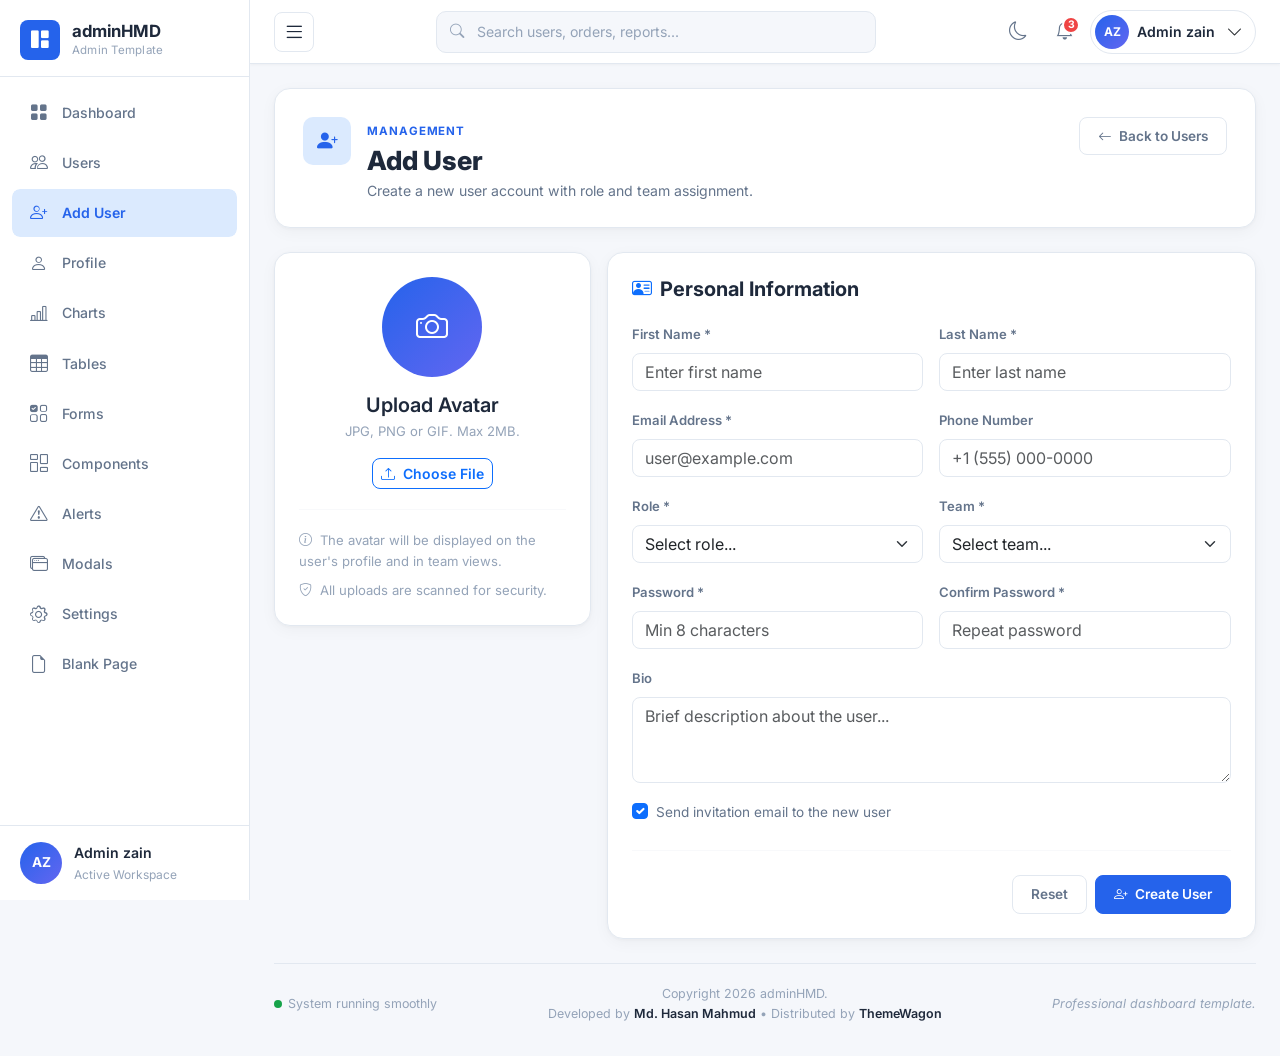
==== add-user.html @ 9f24a629 "first commit" ====
<!DOCTYPE html>
<html lang="en" data-bs-theme="light">
<head>
  <meta charset="UTF-8" />
  <meta name="viewport" content="width=device-width, initial-scale=1.0" />
  <meta name="description" content="adminHMD — Add a new user to the platform." />
  <title>adminHMD — Add User</title>
  <link href="https://cdn.jsdelivr.net/npm/bootstrap@5.3.3/dist/css/bootstrap.min.css" rel="stylesheet" />
  <link href="https://cdn.jsdelivr.net/npm/bootstrap-icons@1.11.3/font/bootstrap-icons.min.css" rel="stylesheet" />
  <link href="https://fonts.googleapis.com/css2?family=Inter:wght@300;400;500;600;700;800&display=swap" rel="stylesheet" />
  <link href="css/style.css" rel="stylesheet" />
</head>
<body>

  <!-- SIDEBAR -->
  <aside id="sidebar" class="sidebar">
    <div class="sidebar-logo">
      <div class="sidebar-logo-icon"><i class="bi bi-grid-1x2-fill"></i></div>
      <div class="sidebar-logo-text">
        <span class="sidebar-brand">adminHMD</span>
        <span class="sidebar-subtitle">Admin Template</span>
      </div>
    </div>
    <nav class="sidebar-nav">
      <ul class="sidebar-menu">
        <li class="sidebar-item"><a href="index.html" class="sidebar-link"><i class="bi bi-grid-fill"></i><span>Dashboard</span></a></li>
        <li class="sidebar-item"><a href="users.html" class="sidebar-link"><i class="bi bi-people"></i><span>Users</span></a></li>
        <li class="sidebar-item active"><a href="add-user.html" class="sidebar-link"><i class="bi bi-person-plus"></i><span>Add User</span></a></li>
        <li class="sidebar-item"><a href="profile.html" class="sidebar-link"><i class="bi bi-person"></i><span>Profile</span></a></li>
        <li class="sidebar-item"><a href="charts.html" class="sidebar-link"><i class="bi bi-bar-chart-line"></i><span>Charts</span></a></li>
        <li class="sidebar-item"><a href="tables.html" class="sidebar-link"><i class="bi bi-table"></i><span>Tables</span></a></li>
        <li class="sidebar-item"><a href="forms.html" class="sidebar-link"><i class="bi bi-ui-checks-grid"></i><span>Forms</span></a></li>
        <li class="sidebar-item"><a href="components.html" class="sidebar-link"><i class="bi bi-columns-gap"></i><span>Components</span></a></li>
        <li class="sidebar-item"><a href="alerts.html" class="sidebar-link"><i class="bi bi-exclamation-triangle"></i><span>Alerts</span></a></li>
        <li class="sidebar-item"><a href="modals.html" class="sidebar-link"><i class="bi bi-window-stack"></i><span>Modals</span></a></li>
        <li class="sidebar-item"><a href="settings.html" class="sidebar-link"><i class="bi bi-gear"></i><span>Settings</span></a></li>
        <li class="sidebar-item"><a href="blank.html" class="sidebar-link"><i class="bi bi-file-earmark"></i><span>Blank Page</span></a></li>
      </ul>
    </nav>
    <div class="sidebar-user-card">
      <div class="sidebar-user-avatar">AZ</div>
      <div class="sidebar-user-info">
        <span class="sidebar-user-name">Admin zain</span>
        <span class="sidebar-user-role">Active Workspace</span>
      </div>
    </div>
  </aside>
  <div id="sidebarOverlay" class="sidebar-overlay"></div>

  <div id="mainContent" class="main-content">
    <!-- NAVBAR -->
    <header class="top-navbar">
      <div class="navbar-left">
        <button class="btn sidebar-toggle-btn" id="sidebarToggle" aria-label="Toggle sidebar"><i class="bi bi-list"></i></button>
      </div>
      <div class="navbar-center">
        <div class="search-wrapper">
          <i class="bi bi-search search-icon"></i>
          <input type="text" class="search-input" placeholder="Search users, orders, reports..." aria-label="Search" />
        </div>
      </div>
      <div class="navbar-right">
        <button class="btn navbar-icon-btn" id="darkModeToggle" aria-label="Toggle dark mode"><i class="bi bi-moon"></i></button>
        <div class="dropdown">
          <button class="btn navbar-icon-btn position-relative" data-bs-toggle="dropdown" aria-label="Notifications">
            <i class="bi bi-bell"></i><span class="notification-badge">3</span>
          </button>
          <ul class="dropdown-menu dropdown-menu-end notif-dropdown">
            <li><h6 class="dropdown-header">Notifications</h6></li>
          </ul>
        </div>
        <div class="dropdown">
          <button class="btn profile-dropdown-btn" data-bs-toggle="dropdown">
            <div class="profile-avatar-sm">AZ</div>
            <span class="profile-name d-none d-md-inline">Admin zain</span>
            <i class="bi bi-chevron-down ms-1 d-none d-md-inline"></i>
          </button>
          <ul class="dropdown-menu dropdown-menu-end profile-dropdown">
            <li><a class="dropdown-item" href="profile.html"><i class="bi bi-person me-2"></i>Profile</a></li>
            <li><a class="dropdown-item" href="settings.html"><i class="bi bi-gear me-2"></i>Settings</a></li>
            <li><hr class="dropdown-divider" /></li>
            <li><a class="dropdown-item text-danger" href="#"><i class="bi bi-box-arrow-right me-2"></i>Logout</a></li>
          </ul>
        </div>
      </div>
    </header>

    <!-- PAGE CONTENT -->
    <main class="page-content">

      <!-- Page Header -->
      <section class="dashboard-header">
        <div class="dashboard-header-card">
          <div class="d-flex align-items-start justify-content-between flex-wrap gap-3">
            <div class="d-flex align-items-start gap-3">
              <div class="dashboard-header-icon"><i class="bi bi-person-plus-fill"></i></div>
              <div>
                <span class="dashboard-overline">MANAGEMENT</span>
                <h1 class="dashboard-title">Add User</h1>
                <p class="dashboard-subtitle">Create a new user account with role and team assignment.</p>
              </div>
            </div>
            <a href="users.html" class="btn btn-outline-secondary btn-dashboard-action"><i class="bi bi-arrow-left me-1"></i> Back to Users</a>
          </div>
        </div>
      </section>

      <!-- Add User Form -->
      <section>
        <div class="row g-3">
          <!-- Avatar Upload -->
          <div class="col-lg-4">
            <div class="dashboard-card text-center">
              <div class="mb-3">
                <div class="sidebar-user-avatar mx-auto" style="width:100px; height:100px; font-size:2rem;">
                  <i class="bi bi-camera" style="font-size:2rem;"></i>
                </div>
              </div>
              <h5 style="font-weight:600; color:var(--text-primary); margin-bottom:4px;">Upload Avatar</h5>
              <p style="font-size:0.82rem; color:var(--text-muted); margin-bottom:16px;">JPG, PNG or GIF. Max 2MB.</p>
              <button class="btn btn-outline-primary btn-sm" style="border-radius:var(--radius-xs); font-family:var(--font-family); font-weight:600;">
                <i class="bi bi-upload me-1"></i> Choose File
              </button>
              <hr style="border-color:var(--border-color); margin:20px 0;" />
              <div class="text-start" style="font-size:0.82rem; color:var(--text-muted);">
                <p class="mb-2"><i class="bi bi-info-circle me-1"></i> The avatar will be displayed on the user's profile and in team views.</p>
                <p class="mb-0"><i class="bi bi-shield-check me-1"></i> All uploads are scanned for security.</p>
              </div>
            </div>
          </div>
          <!-- Form Fields -->
          <div class="col-lg-8">
            <div class="dashboard-card">
              <h5 style="font-weight:700; color:var(--text-primary); margin-bottom:20px;"><i class="bi bi-person-vcard me-2 text-primary"></i>Personal Information</h5>
              <form>
                <div class="row g-3">
                  <div class="col-md-6">
                    <label class="form-label" style="font-weight:600; font-size:0.82rem; color:var(--text-secondary);">First Name *</label>
                    <input type="text" class="form-control" placeholder="Enter first name" style="border-radius:var(--radius-xs); border-color:var(--border-color); font-family:var(--font-family);" />
                  </div>
                  <div class="col-md-6">
                    <label class="form-label" style="font-weight:600; font-size:0.82rem; color:var(--text-secondary);">Last Name *</label>
                    <input type="text" class="form-control" placeholder="Enter last name" style="border-radius:var(--radius-xs); border-color:var(--border-color); font-family:var(--font-family);" />
                  </div>
                  <div class="col-md-6">
                    <label class="form-label" style="font-weight:600; font-size:0.82rem; color:var(--text-secondary);">Email Address *</label>
                    <input type="email" class="form-control" placeholder="user@example.com" style="border-radius:var(--radius-xs); border-color:var(--border-color); font-family:var(--font-family);" />
                  </div>
                  <div class="col-md-6">
                    <label class="form-label" style="font-weight:600; font-size:0.82rem; color:var(--text-secondary);">Phone Number</label>
                    <input type="tel" class="form-control" placeholder="+1 (555) 000-0000" style="border-radius:var(--radius-xs); border-color:var(--border-color); font-family:var(--font-family);" />
                  </div>
                  <div class="col-md-6">
                    <label class="form-label" style="font-weight:600; font-size:0.82rem; color:var(--text-secondary);">Role *</label>
                    <select class="form-select" style="border-radius:var(--radius-xs); border-color:var(--border-color); font-family:var(--font-family);">
                      <option selected disabled>Select role...</option>
                      <option>Admin</option>
                      <option>Manager</option>
                      <option>Editor</option>
                      <option>Viewer</option>
                      <option>Analyst</option>
                      <option>Designer</option>
                      <option>Developer</option>
                      <option>Support</option>
                    </select>
                  </div>
                  <div class="col-md-6">
                    <label class="form-label" style="font-weight:600; font-size:0.82rem; color:var(--text-secondary);">Team *</label>
                    <select class="form-select" style="border-radius:var(--radius-xs); border-color:var(--border-color); font-family:var(--font-family);">
                      <option selected disabled>Select team...</option>
                      <option>Operations</option>
                      <option>Sales</option>
                      <option>Content</option>
                      <option>Finance</option>
                      <option>Data</option>
                      <option>Creative</option>
                      <option>Engineering</option>
                      <option>Customer Success</option>
                    </select>
                  </div>
                  <div class="col-md-6">
                    <label class="form-label" style="font-weight:600; font-size:0.82rem; color:var(--text-secondary);">Password *</label>
                    <input type="password" class="form-control" placeholder="Min 8 characters" style="border-radius:var(--radius-xs); border-color:var(--border-color); font-family:var(--font-family);" />
                  </div>
                  <div class="col-md-6">
                    <label class="form-label" style="font-weight:600; font-size:0.82rem; color:var(--text-secondary);">Confirm Password *</label>
                    <input type="password" class="form-control" placeholder="Repeat password" style="border-radius:var(--radius-xs); border-color:var(--border-color); font-family:var(--font-family);" />
                  </div>
                  <div class="col-12">
                    <label class="form-label" style="font-weight:600; font-size:0.82rem; color:var(--text-secondary);">Bio</label>
                    <textarea class="form-control" rows="3" placeholder="Brief description about the user..." style="border-radius:var(--radius-xs); border-color:var(--border-color); font-family:var(--font-family);"></textarea>
                  </div>
                  <div class="col-12">
                    <div class="form-check">
                      <input class="form-check-input" type="checkbox" id="sendInvite" checked />
                      <label class="form-check-label" for="sendInvite" style="font-size:0.85rem; color:var(--text-secondary);">Send invitation email to the new user</label>
                    </div>
                  </div>
                </div>
                <hr style="border-color:var(--border-color); margin:24px 0;" />
                <div class="d-flex justify-content-end gap-2">
                  <button type="reset" class="btn btn-outline-secondary btn-dashboard-action">Reset</button>
                  <button type="submit" class="btn btn-primary btn-dashboard-action"><i class="bi bi-person-plus me-1"></i> Create User</button>
                </div>
              </form>
            </div>
          </div>
        </div>
      </section>

      <!-- Footer -->
      <footer class="dashboard-footer">
        <div class="footer-left"><span class="footer-status"><span class="status-dot-green"></span> System running smoothly</span></div>
        <div class="footer-center"><p>Copyright 2026 adminHMD.</p><p>Developed by <a href="#">Md. Hasan Mahmud</a> &bull; Distributed by <a href="#">ThemeWagon</a></p></div>
        <div class="footer-right"><span>Professional dashboard template.</span></div>
      </footer>
    </main>
  </div>

  <script src="https://cdn.jsdelivr.net/npm/bootstrap@5.3.3/dist/js/bootstrap.bundle.min.js"></script>
  <script src="js/store.js"></script>
  <script src="js/main.js"></script>
</body>
</html>
---- css/style.css ----
/* ============================================================
   adminHMD Dashboard — CSS
   A pixel-perfect recreation of the reference design.
   Uses CSS custom properties for theming and dark mode.
   ============================================================ */

/* ===========================
   CSS VARIABLES / TOKENS
   =========================== */
:root {
  /* Primary palette */
  --primary: #2563EB;
  --primary-hover: #1d4ed8;
  --primary-light: #dbeafe;
  --primary-bg: #eff6ff;

  /* Stat card accent colors */
  --blue: #2563EB;
  --green: #16a34a;
  --orange: #f59e0b;
  --red: #ef4444;
  --blue-light: #eff6ff;
  --green-light: #f0fdf4;
  --orange-light: #fffbeb;
  --red-light: #fef2f2;
  --blue-border: #93c5fd;
  --green-border: #86efac;
  --orange-border: #fde68a;
  --red-border: #fca5a5;

  /* Backgrounds */
  --bg-body: #F5F7FB;
  --bg-card: #ffffff;
  --bg-sidebar: #ffffff;
  --bg-navbar: #ffffff;

  /* Text */
  --text-primary: #1e293b;
  --text-secondary: #64748b;
  --text-muted: #94a3b8;
  --text-white: #ffffff;

  /* Borders & Shadows */
  --border-color: #e2e8f0;
  --shadow-sm: 0 1px 3px rgba(0, 0, 0, 0.04);
  --shadow-md: 0 4px 12px rgba(0, 0, 0, 0.06);
  --shadow-lg: 0 10px 30px rgba(0, 0, 0, 0.08);
  --shadow-card: 0 1px 4px rgba(0,0,0,0.04), 0 4px 16px rgba(0,0,0,0.04);

  /* Sizing */
  --sidebar-width: 250px;
  --navbar-height: 64px;
  --radius: 16px;
  --radius-sm: 10px;
  --radius-xs: 8px;

  /* Transitions */
  --transition: 0.3s ease;

  /* Font */
  --font-family: 'Inter', -apple-system, BlinkMacSystemFont, 'Segoe UI', Roboto, sans-serif;
}

/* ===========================
   DARK MODE OVERRIDES
   =========================== */
[data-bs-theme="dark"] {
  --bg-body: #0f172a;
  --bg-card: #1e293b;
  --bg-sidebar: #1e293b;
  --bg-navbar: #1e293b;
  --text-primary: #f1f5f9;
  --text-secondary: #94a3b8;
  --text-muted: #64748b;
  --border-color: #334155;
  --shadow-card: 0 1px 4px rgba(0,0,0,0.2), 0 4px 16px rgba(0,0,0,0.15);
  --shadow-md: 0 4px 12px rgba(0,0,0,0.25);
  --blue-light: #1e3a5f;
  --green-light: #14532d;
  --orange-light: #451a03;
  --red-light: #450a0a;
  --primary-light: #1e3a5f;
}

/* ===========================
   BASE / RESET
   =========================== */
*, *::before, *::after {
  margin: 0;
  padding: 0;
  box-sizing: border-box;
}

html {
  scroll-behavior: smooth;
}

body {
  font-family: var(--font-family);
  background-color: var(--bg-body);
  color: var(--text-primary);
  line-height: 1.6;
  overflow-x: hidden;
  min-height: 100vh;
}

a {
  text-decoration: none;
  color: inherit;
}

ul {
  list-style: none;
  padding: 0;
  margin: 0;
}

/* ===========================
   SIDEBAR
   =========================== */
.sidebar {
  position: fixed;
  top: 0;
  left: 0;
  width: var(--sidebar-width);
  height: 100vh;
  background: var(--bg-sidebar);
  border-right: 1px solid var(--border-color);
  display: flex;
  flex-direction: column;
  z-index: 1040;
  transition: transform var(--transition), width var(--transition);
  overflow: hidden;
}

/* Sidebar Logo */
.sidebar-logo {
  display: flex;
  align-items: center;
  gap: 12px;
  padding: 20px 20px 16px;
  border-bottom: 1px solid var(--border-color);
  flex-shrink: 0;
}

.sidebar-logo-icon {
  width: 40px;
  height: 40px;
  border-radius: var(--radius-xs);
  background: var(--primary);
  display: flex;
  align-items: center;
  justify-content: center;
  color: #fff;
  font-size: 1.1rem;
  flex-shrink: 0;
}

.sidebar-logo-text {
  display: flex;
  flex-direction: column;
}

.sidebar-brand {
  font-weight: 700;
  font-size: 1.05rem;
  color: var(--text-primary);
  line-height: 1.2;
}

.sidebar-subtitle {
  font-size: 0.72rem;
  color: var(--text-muted);
  letter-spacing: 0.02em;
}

/* Sidebar Navigation */
.sidebar-nav {
  flex: 1;
  overflow-y: auto;
  padding: 12px 12px;
}

.sidebar-nav::-webkit-scrollbar {
  width: 4px;
}
.sidebar-nav::-webkit-scrollbar-track {
  background: transparent;
}
.sidebar-nav::-webkit-scrollbar-thumb {
  background: var(--border-color);
  border-radius: 4px;
}

.sidebar-menu {
  display: flex;
  flex-direction: column;
  gap: 2px;
}

.sidebar-item {
  border-radius: var(--radius-xs);
  overflow: hidden;
}

.sidebar-link {
  display: flex;
  align-items: center;
  gap: 12px;
  padding: 10px 16px;
  font-size: 0.88rem;
  font-weight: 500;
  color: var(--text-secondary);
  border-radius: var(--radius-xs);
  transition: all var(--transition);
  white-space: nowrap;
}

.sidebar-link i {
  font-size: 1.1rem;
  width: 22px;
  text-align: center;
  flex-shrink: 0;
}

.sidebar-link:hover {
  background: var(--primary-light);
  color: var(--primary);
}

.sidebar-item.active .sidebar-link {
  background: var(--primary-light);
  color: var(--primary);
  font-weight: 600;
}

/* Sidebar User Card */
.sidebar-user-card {
  display: flex;
  align-items: center;
  gap: 12px;
  padding: 16px 20px;
  border-top: 1px solid var(--border-color);
  flex-shrink: 0;
  margin-top: auto;
}

.sidebar-user-avatar {
  width: 42px;
  height: 42px;
  border-radius: 50%;
  background: linear-gradient(135deg, var(--primary), #6366f1);
  color: #fff;
  display: flex;
  align-items: center;
  justify-content: center;
  font-weight: 700;
  font-size: 0.85rem;
  flex-shrink: 0;
}

.sidebar-user-info {
  display: flex;
  flex-direction: column;
  overflow: hidden;
}

.sidebar-user-name {
  font-weight: 600;
  font-size: 0.88rem;
  color: var(--text-primary);
  white-space: nowrap;
  overflow: hidden;
  text-overflow: ellipsis;
}

.sidebar-user-role {
  font-size: 0.75rem;
  color: var(--text-muted);
}

/* Sidebar Overlay (mobile) */
.sidebar-overlay {
  display: none;
  position: fixed;
  inset: 0;
  background: rgba(0, 0, 0, 0.4);
  z-index: 1035;
  backdrop-filter: blur(2px);
}

/* ===========================
   MAIN CONTENT
   =========================== */
.main-content {
  margin-left: var(--sidebar-width);
  min-height: 100vh;
  transition: margin-left var(--transition);
  display: flex;
  flex-direction: column;
}

/* ===========================
   TOP NAVBAR
   =========================== */
.top-navbar {
  position: sticky;
  top: 0;
  z-index: 1020;
  height: var(--navbar-height);
  background: var(--bg-navbar);
  border-bottom: 1px solid var(--border-color);
  display: flex;
  align-items: center;
  justify-content: space-between;
  padding: 0 24px;
  gap: 16px;
  box-shadow: var(--shadow-sm);
}

.navbar-left {
  display: flex;
  align-items: center;
}

.sidebar-toggle-btn {
  width: 40px;
  height: 40px;
  display: flex;
  align-items: center;
  justify-content: center;
  font-size: 1.4rem;
  color: var(--text-primary);
  border: 1px solid var(--border-color);
  border-radius: var(--radius-xs);
  background: transparent;
  transition: all var(--transition);
}

.sidebar-toggle-btn:hover {
  background: var(--primary-light);
  color: var(--primary);
  border-color: var(--primary);
}

.navbar-center {
  flex: 1;
  max-width: 440px;
}

.search-wrapper {
  position: relative;
}

.search-icon {
  position: absolute;
  left: 14px;
  top: 50%;
  transform: translateY(-50%);
  color: var(--text-muted);
  font-size: 0.9rem;
}

.search-input {
  width: 100%;
  height: 42px;
  padding: 0 16px 0 40px;
  border: 1px solid var(--border-color);
  border-radius: var(--radius-sm);
  background: var(--bg-body);
  color: var(--text-primary);
  font-size: 0.88rem;
  transition: all var(--transition);
  outline: none;
  font-family: var(--font-family);
}

.search-input::placeholder {
  color: var(--text-muted);
}

.search-input:focus {
  border-color: var(--primary);
  box-shadow: 0 0 0 3px rgba(37, 99, 235, 0.1);
}

.navbar-right {
  display: flex;
  align-items: center;
  gap: 6px;
}

.navbar-icon-btn {
  width: 40px;
  height: 40px;
  display: flex;
  align-items: center;
  justify-content: center;
  font-size: 1.15rem;
  color: var(--text-secondary);
  border: none;
  border-radius: 50%;
  background: transparent;
  transition: all var(--transition);
  position: relative;
}

.navbar-icon-btn:hover {
  background: var(--primary-light);
  color: var(--primary);
}

.notification-badge {
  position: absolute;
  top: 4px;
  right: 4px;
  width: 18px;
  height: 18px;
  border-radius: 50%;
  background: var(--red);
  color: #fff;
  font-size: 0.65rem;
  font-weight: 700;
  display: flex;
  align-items: center;
  justify-content: center;
  border: 2px solid var(--bg-navbar);
}

/* Profile Dropdown Button */
.profile-dropdown-btn {
  display: flex;
  align-items: center;
  gap: 8px;
  padding: 4px 12px 4px 4px;
  border: 1px solid var(--border-color);
  border-radius: 50px;
  background: transparent;
  transition: all var(--transition);
  font-family: var(--font-family);
}

.profile-dropdown-btn:hover {
  border-color: var(--primary);
  background: var(--primary-light);
}

.profile-avatar-sm {
  width: 34px;
  height: 34px;
  border-radius: 50%;
  background: linear-gradient(135deg, var(--primary), #6366f1);
  color: #fff;
  display: flex;
  align-items: center;
  justify-content: center;
  font-weight: 700;
  font-size: 0.75rem;
  flex-shrink: 0;
}

.profile-name {
  font-weight: 600;
  font-size: 0.88rem;
  color: var(--text-primary);
}

/* Dropdown Menus */
.notif-dropdown,
.profile-dropdown {
  border: 1px solid var(--border-color);
  border-radius: var(--radius-sm);
  box-shadow: var(--shadow-lg);
  padding: 6px;
  min-width: 240px;
  background: var(--bg-card);
  animation: dropdownFadeIn 0.2s ease;
}

.notif-dropdown .dropdown-item,
.profile-dropdown .dropdown-item {
  border-radius: var(--radius-xs);
  padding: 8px 12px;
  font-size: 0.85rem;
  transition: background var(--transition);
}

.notif-dropdown .dropdown-item:hover,
.profile-dropdown .dropdown-item:hover {
  background: var(--primary-light);
}

@keyframes dropdownFadeIn {
  from { opacity: 0; transform: translateY(-8px); }
  to { opacity: 1; transform: translateY(0); }
}

/* ===========================
   PAGE CONTENT
   =========================== */
.page-content {
  flex: 1;
  padding: 24px;
  display: flex;
  flex-direction: column;
  gap: 24px;
}

/* ===========================
   DASHBOARD HEADER
   =========================== */
.dashboard-header-card {
  background: var(--bg-card);
  border-radius: var(--radius);
  padding: 28px 28px 24px;
  box-shadow: var(--shadow-card);
  border: 1px solid var(--border-color);
}

.dashboard-header-icon {
  width: 48px;
  height: 48px;
  border-radius: var(--radius-sm);
  background: var(--primary-light);
  color: var(--primary);
  display: flex;
  align-items: center;
  justify-content: center;
  font-size: 1.3rem;
  flex-shrink: 0;
}

.dashboard-overline {
  font-size: 0.72rem;
  font-weight: 700;
  letter-spacing: 0.08em;
  color: var(--primary);
  text-transform: uppercase;
}

.dashboard-title {
  font-size: 1.65rem;
  font-weight: 800;
  color: var(--text-primary);
  margin: 2px 0 4px;
  line-height: 1.2;
}

.dashboard-subtitle {
  font-size: 0.88rem;
  color: var(--text-secondary);
  margin: 0;
}

.btn-dashboard-action {
  font-size: 0.85rem;
  font-weight: 600;
  border-radius: var(--radius-xs);
  padding: 8px 18px;
  transition: all var(--transition);
  font-family: var(--font-family);
}

.btn-dashboard-action.btn-primary {
  background: var(--primary);
  border-color: var(--primary);
}

.btn-dashboard-action.btn-primary:hover {
  background: var(--primary-hover);
  border-color: var(--primary-hover);
  transform: translateY(-1px);
  box-shadow: 0 4px 12px rgba(37, 99, 235, 0.3);
}

.btn-dashboard-action.btn-outline-secondary {
  border-color: var(--border-color);
  color: var(--text-secondary);
}

.btn-dashboard-action.btn-outline-secondary:hover {
  background: var(--bg-body);
  color: var(--text-primary);
  border-color: var(--text-muted);
}

/* ===========================
   STAT CARDS
   =========================== */
.stat-card {
  background: var(--bg-card);
  border-radius: var(--radius);
  padding: 22px 24px;
  box-shadow: var(--shadow-card);
  border: 1px solid var(--border-color);
  transition: all var(--transition);
  position: relative;
  overflow: hidden;
}

.stat-card::before {
  content: '';
  position: absolute;
  top: 0;
  left: 0;
  width: 100%;
  height: 3px;
}

.stat-card-blue::before  { background: var(--blue); }
.stat-card-green::before { background: var(--green); }
.stat-card-orange::before { background: var(--orange); }
.stat-card-red::before   { background: var(--red); }

.stat-card:hover {
  transform: translateY(-4px);
  box-shadow: var(--shadow-lg);
}

.stat-card-header {
  display: flex;
  align-items: center;
  justify-content: space-between;
  margin-bottom: 10px;
}

.stat-card-label {
  font-size: 0.72rem;
  font-weight: 700;
  letter-spacing: 0.06em;
  color: var(--text-muted);
  text-transform: uppercase;
}

.stat-card-icon {
  width: 38px;
  height: 38px;
  border-radius: var(--radius-xs);
  display: flex;
  align-items: center;
  justify-content: center;
  font-size: 1rem;
}

.stat-icon-blue   { background: var(--blue-light);   color: var(--blue); }
.stat-icon-green  { background: var(--green-light);  color: var(--green); }
.stat-icon-orange { background: var(--orange-light); color: var(--orange); }
.stat-icon-red    { background: var(--red-light);    color: var(--red); }

.stat-card-value {
  font-size: 1.85rem;
  font-weight: 800;
  color: var(--text-primary);
  line-height: 1.2;
  margin-bottom: 6px;
}

.stat-card-footer {
  display: flex;
  align-items: center;
  gap: 6px;
  font-size: 0.8rem;
}

.stat-change {
  font-weight: 600;
}

.stat-change-green { color: var(--green); }
.stat-change-red   { color: var(--red); }

.stat-period {
  color: var(--text-muted);
}

/* ===========================
   DASHBOARD CARD (shared)
   =========================== */
.dashboard-card {
  background: var(--bg-card);
  border-radius: var(--radius);
  padding: 24px;
  box-shadow: var(--shadow-card);
  border: 1px solid var(--border-color);
  transition: box-shadow var(--transition);
}

.dashboard-card:hover {
  box-shadow: var(--shadow-md);
}

.card-header-row {
  display: flex;
  align-items: flex-start;
  justify-content: space-between;
  margin-bottom: 20px;
  gap: 12px;
  flex-wrap: wrap;
}

.card-title-main {
  font-size: 1.05rem;
  font-weight: 700;
  color: var(--text-primary);
  margin: 0;
  line-height: 1.3;
}

.card-subtitle-main {
  font-size: 0.8rem;
  color: var(--text-muted);
  margin: 2px 0 0;
}

.btn-view-details {
  font-size: 0.8rem;
  font-weight: 600;
  border-radius: var(--radius-xs);
  padding: 6px 16px;
  border-color: var(--border-color);
  color: var(--text-secondary);
  transition: all var(--transition);
  font-family: var(--font-family);
  white-space: nowrap;
  flex-shrink: 0;
}

.btn-view-details:hover {
  background: var(--bg-body);
  border-color: var(--text-muted);
  color: var(--text-primary);
}

/* ===========================
   CHART
   =========================== */
.chart-container {
  position: relative;
  width: 100%;
  height: 300px;
}

/* ===========================
   TEAM ACTIVITY
   =========================== */
.activity-list {
  display: flex;
  flex-direction: column;
}

.activity-item {
  display: flex;
  align-items: flex-start;
  gap: 14px;
  padding: 14px 0;
}

.activity-dot {
  width: 12px;
  height: 12px;
  border-radius: 50%;
  flex-shrink: 0;
  margin-top: 4px;
}

.activity-dot-blue   { background: var(--blue); }
.activity-dot-green  { background: var(--green); }
.activity-dot-yellow { background: var(--orange); }

.activity-content {
  flex: 1;
}

.activity-title {
  font-size: 0.88rem;
  font-weight: 600;
  color: var(--text-primary);
  margin: 0 0 3px;
}

.activity-desc {
  font-size: 0.8rem;
  color: var(--text-muted);
  margin: 0;
}

.activity-divider {
  margin: 0;
  border-color: var(--border-color);
  opacity: 0.5;
}

/* ===========================
   USERS TABLE
   =========================== */
.users-table {
  margin: 0;
  color: var(--text-primary);
}

.users-table thead th {
  font-size: 0.72rem;
  font-weight: 700;
  letter-spacing: 0.06em;
  color: var(--text-muted);
  text-transform: uppercase;
  border-bottom: 1px solid var(--border-color);
  padding: 12px 16px;
  background: transparent;
  white-space: nowrap;
}

.users-table tbody td {
  padding: 14px 16px;
  vertical-align: middle;
  border-bottom: 1px solid var(--border-color);
  font-size: 0.88rem;
  color: var(--text-secondary);
  white-space: nowrap;
}

.users-table tbody tr:last-child td {
  border-bottom: none;
}

.users-table tbody tr {
  transition: background var(--transition);
}

.users-table tbody tr:hover {
  background: var(--primary-light);
}

.user-cell {
  display: flex;
  align-items: center;
  gap: 12px;
}

.user-avatar {
  width: 38px;
  height: 38px;
  border-radius: 50%;
  display: flex;
  align-items: center;
  justify-content: center;
  font-weight: 700;
  font-size: 0.75rem;
  color: #fff;
  flex-shrink: 0;
}

.user-avatar-1 { background: linear-gradient(135deg, #6366f1, #8b5cf6); }
.user-avatar-2 { background: linear-gradient(135deg, #2563eb, #3b82f6); }
.user-avatar-3 { background: linear-gradient(135deg, #059669, #10b981); }
.user-avatar-4 { background: linear-gradient(135deg, #d97706, #f59e0b); }
.user-avatar-5 { background: linear-gradient(135deg, #64748b, #94a3b8); }

.user-name {
  display: block;
  font-weight: 600;
  color: var(--text-primary);
  font-size: 0.88rem;
  line-height: 1.3;
}

.user-email {
  display: block;
  font-size: 0.78rem;
  color: var(--text-muted);
}

/* Status Badges */
.badge-status {
  display: inline-block;
  padding: 4px 12px;
  border-radius: 50px;
  font-size: 0.72rem;
  font-weight: 600;
  letter-spacing: 0.02em;
}

.badge-active {
  background: #dcfce7;
  color: #15803d;
}

.badge-pending {
  background: #fef9c3;
  color: #a16207;
}

.badge-suspended {
  background: #e2e8f0;
  color: #475569;
}

[data-bs-theme="dark"] .badge-active {
  background: #14532d;
  color: #86efac;
}
[data-bs-theme="dark"] .badge-pending {
  background: #451a03;
  color: #fde68a;
}
[data-bs-theme="dark"] .badge-suspended {
  background: #334155;
  color: #94a3b8;
}

/* View Action Link */
.btn-view-action {
  font-size: 0.82rem;
  font-weight: 600;
  color: var(--primary);
  transition: all var(--transition);
}

.btn-view-action:hover {
  color: var(--primary-hover);
  text-decoration: underline;
}

/* ===========================
   FOOTER
   =========================== */
.dashboard-footer {
  display: flex;
  align-items: center;
  justify-content: space-between;
  flex-wrap: wrap;
  gap: 12px;
  padding: 20px 0 8px;
  border-top: 1px solid var(--border-color);
  font-size: 0.78rem;
  color: var(--text-muted);
}

.footer-left {
  display: flex;
  align-items: center;
}

.footer-status {
  display: flex;
  align-items: center;
  gap: 6px;
}

.status-dot-green {
  width: 8px;
  height: 8px;
  border-radius: 50%;
  background: var(--green);
  display: inline-block;
  animation: pulse-dot 2s infinite;
}

@keyframes pulse-dot {
  0%, 100% { opacity: 1; }
  50% { opacity: 0.5; }
}

.footer-center p {
  margin: 0;
  text-align: center;
}

.footer-center a {
  font-weight: 600;
  color: var(--text-primary);
  transition: color var(--transition);
}

.footer-center a:hover {
  color: var(--primary);
}

.footer-right {
  text-align: right;
  font-style: italic;
}

/* ===========================
   RESPONSIVE — TABLET
   =========================== */
@media (max-width: 991.98px) {
  .sidebar {
    transform: translateX(-100%);
  }

  .sidebar.show {
    transform: translateX(0);
  }

  .sidebar-overlay.show {
    display: block;
  }

  .main-content {
    margin-left: 0;
  }

  .chart-container {
    height: 250px;
  }
}

/* ===========================
   RESPONSIVE — MOBILE
   =========================== */
@media (max-width: 767.98px) {
  .page-content {
    padding: 16px;
    gap: 16px;
  }

  .top-navbar {
    padding: 0 16px;
  }

  .dashboard-header-card {
    padding: 20px;
  }

  .dashboard-title {
    font-size: 1.3rem;
  }

  .stat-card-value {
    font-size: 1.5rem;
  }

  .navbar-center {
    display: none;
  }

  .dashboard-footer {
    flex-direction: column;
    text-align: center;
  }

  .footer-right {
    text-align: center;
  }
}

@media (max-width: 575.98px) {
  .dashboard-header-card {
    padding: 16px;
  }

  .dashboard-card {
    padding: 18px;
  }

  .stat-card {
    padding: 18px;
  }

  .profile-name {
    display: none !important;
  }

  .profile-dropdown-btn .bi-chevron-down {
    display: none !important;
  }
}

/* ===========================
   SIDEBAR COLLAPSED (Desktop)
   =========================== */
@media (min-width: 992px) {
  .sidebar.collapsed {
    width: 72px;
  }

  .sidebar.collapsed .sidebar-logo-text,
  .sidebar.collapsed .sidebar-link span,
  .sidebar.collapsed .sidebar-user-info {
    display: none;
  }

  .sidebar.collapsed .sidebar-logo {
    justify-content: center;
    padding: 20px 12px 16px;
  }

  .sidebar.collapsed .sidebar-link {
    justify-content: center;
    padding: 10px;
  }

  .sidebar.collapsed .sidebar-link i {
    font-size: 1.25rem;
  }

  .sidebar.collapsed .sidebar-user-card {
    justify-content: center;
    padding: 16px 12px;
  }

  .sidebar.collapsed + .sidebar-overlay + .main-content,
  .sidebar.collapsed ~ .main-content {
    margin-left: 72px;
  }
}

/* ===========================
   UTILITIES / ANIMATIONS
   =========================== */
.fade-in {
  animation: fadeInUp 0.5s ease forwards;
  opacity: 0;
}

@keyframes fadeInUp {
  from {
    opacity: 0;
    transform: translateY(16px);
  }
  to {
    opacity: 1;
    transform: translateY(0);
  }
}

/* Stagger animation delays for stat cards */
.stats-section .col-xl-3:nth-child(1) .stat-card { animation-delay: 0.05s; }
.stats-section .col-xl-3:nth-child(2) .stat-card { animation-delay: 0.1s; }
.stats-section .col-xl-3:nth-child(3) .stat-card { animation-delay: 0.15s; }
.stats-section .col-xl-3:nth-child(4) .stat-card { animation-delay: 0.2s; }

/* Chart canvas reset */
canvas {
  max-width: 100%;
}
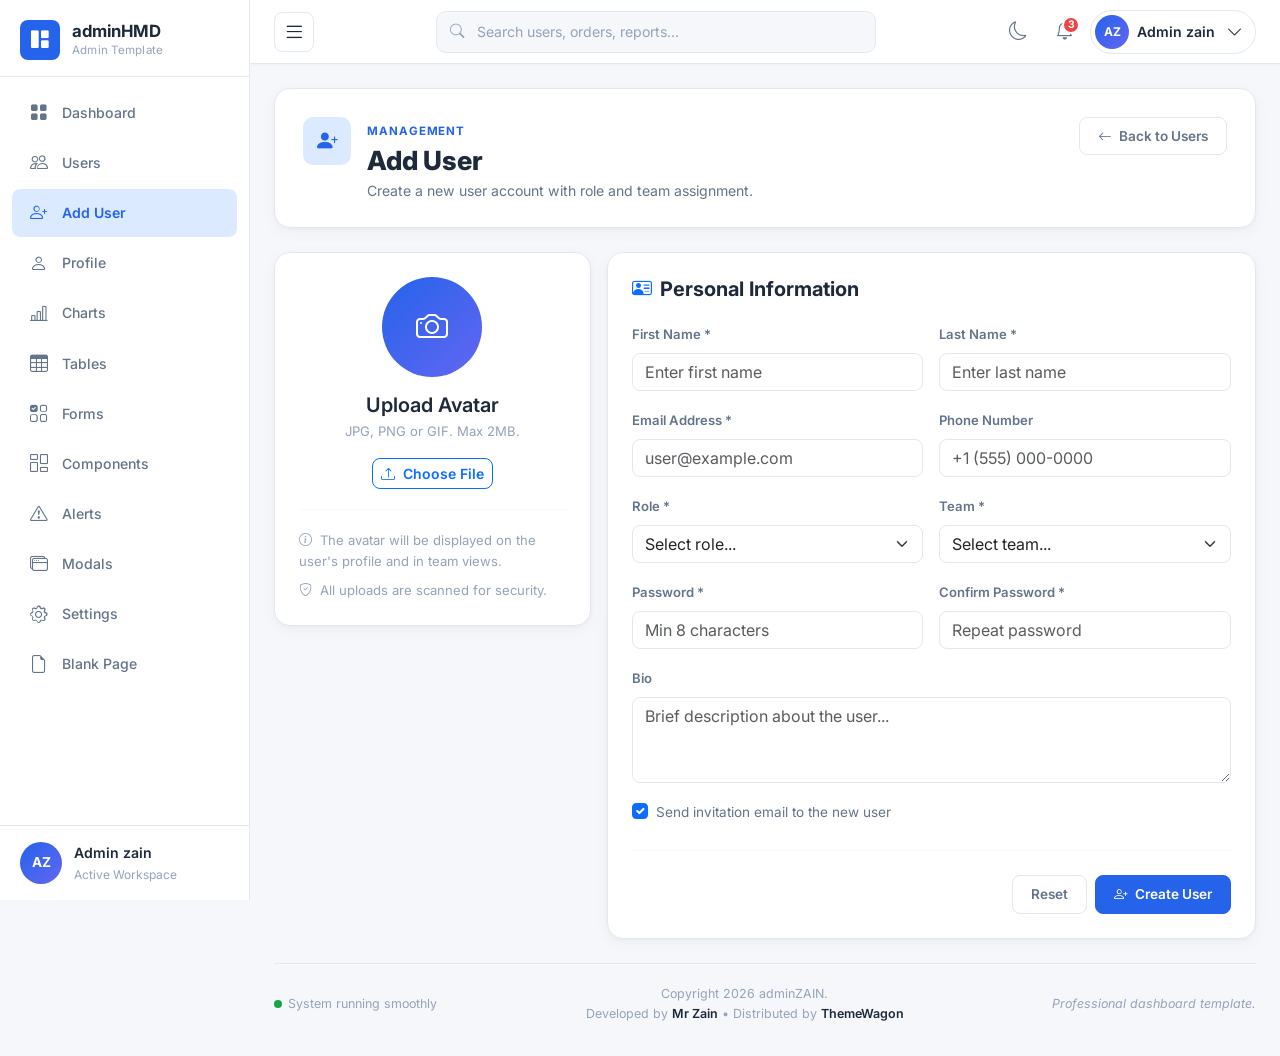
==== commit ba324b2c: "first commit" ====
--- a/add-user.html
+++ b/add-user.html
@@ -1,5 +1,6 @@
 <!DOCTYPE html>
 <html lang="en" data-bs-theme="light">
+
 <head>
   <meta charset="UTF-8" />
   <meta name="viewport" content="width=device-width, initial-scale=1.0" />
@@ -7,9 +8,11 @@
   <title>adminHMD — Add User</title>
   <link href="https://cdn.jsdelivr.net/npm/bootstrap@5.3.3/dist/css/bootstrap.min.css" rel="stylesheet" />
   <link href="https://cdn.jsdelivr.net/npm/bootstrap-icons@1.11.3/font/bootstrap-icons.min.css" rel="stylesheet" />
-  <link href="https://fonts.googleapis.com/css2?family=Inter:wght@300;400;500;600;700;800&display=swap" rel="stylesheet" />
+  <link href="https://fonts.googleapis.com/css2?family=Inter:wght@300;400;500;600;700;800&display=swap"
+    rel="stylesheet" />
   <link href="css/style.css" rel="stylesheet" />
 </head>
+
 <body>
 
   <!-- SIDEBAR -->
@@ -23,18 +26,30 @@
     </div>
     <nav class="sidebar-nav">
       <ul class="sidebar-menu">
-        <li class="sidebar-item"><a href="index.html" class="sidebar-link"><i class="bi bi-grid-fill"></i><span>Dashboard</span></a></li>
-        <li class="sidebar-item"><a href="users.html" class="sidebar-link"><i class="bi bi-people"></i><span>Users</span></a></li>
-        <li class="sidebar-item active"><a href="add-user.html" class="sidebar-link"><i class="bi bi-person-plus"></i><span>Add User</span></a></li>
-        <li class="sidebar-item"><a href="profile.html" class="sidebar-link"><i class="bi bi-person"></i><span>Profile</span></a></li>
-        <li class="sidebar-item"><a href="charts.html" class="sidebar-link"><i class="bi bi-bar-chart-line"></i><span>Charts</span></a></li>
-        <li class="sidebar-item"><a href="tables.html" class="sidebar-link"><i class="bi bi-table"></i><span>Tables</span></a></li>
-        <li class="sidebar-item"><a href="forms.html" class="sidebar-link"><i class="bi bi-ui-checks-grid"></i><span>Forms</span></a></li>
-        <li class="sidebar-item"><a href="components.html" class="sidebar-link"><i class="bi bi-columns-gap"></i><span>Components</span></a></li>
-        <li class="sidebar-item"><a href="alerts.html" class="sidebar-link"><i class="bi bi-exclamation-triangle"></i><span>Alerts</span></a></li>
-        <li class="sidebar-item"><a href="modals.html" class="sidebar-link"><i class="bi bi-window-stack"></i><span>Modals</span></a></li>
-        <li class="sidebar-item"><a href="settings.html" class="sidebar-link"><i class="bi bi-gear"></i><span>Settings</span></a></li>
-        <li class="sidebar-item"><a href="blank.html" class="sidebar-link"><i class="bi bi-file-earmark"></i><span>Blank Page</span></a></li>
+        <li class="sidebar-item"><a href="index.html" class="sidebar-link"><i
+              class="bi bi-grid-fill"></i><span>Dashboard</span></a></li>
+        <li class="sidebar-item"><a href="users.html" class="sidebar-link"><i
+              class="bi bi-people"></i><span>Users</span></a></li>
+        <li class="sidebar-item active"><a href="add-user.html" class="sidebar-link"><i
+              class="bi bi-person-plus"></i><span>Add User</span></a></li>
+        <li class="sidebar-item"><a href="profile.html" class="sidebar-link"><i
+              class="bi bi-person"></i><span>Profile</span></a></li>
+        <li class="sidebar-item"><a href="charts.html" class="sidebar-link"><i
+              class="bi bi-bar-chart-line"></i><span>Charts</span></a></li>
+        <li class="sidebar-item"><a href="tables.html" class="sidebar-link"><i
+              class="bi bi-table"></i><span>Tables</span></a></li>
+        <li class="sidebar-item"><a href="forms.html" class="sidebar-link"><i
+              class="bi bi-ui-checks-grid"></i><span>Forms</span></a></li>
+        <li class="sidebar-item"><a href="components.html" class="sidebar-link"><i
+              class="bi bi-columns-gap"></i><span>Components</span></a></li>
+        <li class="sidebar-item"><a href="alerts.html" class="sidebar-link"><i
+              class="bi bi-exclamation-triangle"></i><span>Alerts</span></a></li>
+        <li class="sidebar-item"><a href="modals.html" class="sidebar-link"><i
+              class="bi bi-window-stack"></i><span>Modals</span></a></li>
+        <li class="sidebar-item"><a href="settings.html" class="sidebar-link"><i
+              class="bi bi-gear"></i><span>Settings</span></a></li>
+        <li class="sidebar-item"><a href="blank.html" class="sidebar-link"><i class="bi bi-file-earmark"></i><span>Blank
+              Page</span></a></li>
       </ul>
     </nav>
     <div class="sidebar-user-card">
@@ -51,7 +66,8 @@
     <!-- NAVBAR -->
     <header class="top-navbar">
       <div class="navbar-left">
-        <button class="btn sidebar-toggle-btn" id="sidebarToggle" aria-label="Toggle sidebar"><i class="bi bi-list"></i></button>
+        <button class="btn sidebar-toggle-btn" id="sidebarToggle" aria-label="Toggle sidebar"><i
+            class="bi bi-list"></i></button>
       </div>
       <div class="navbar-center">
         <div class="search-wrapper">
@@ -60,13 +76,16 @@
         </div>
       </div>
       <div class="navbar-right">
-        <button class="btn navbar-icon-btn" id="darkModeToggle" aria-label="Toggle dark mode"><i class="bi bi-moon"></i></button>
+        <button class="btn navbar-icon-btn" id="darkModeToggle" aria-label="Toggle dark mode"><i
+            class="bi bi-moon"></i></button>
         <div class="dropdown">
           <button class="btn navbar-icon-btn position-relative" data-bs-toggle="dropdown" aria-label="Notifications">
             <i class="bi bi-bell"></i><span class="notification-badge">3</span>
           </button>
           <ul class="dropdown-menu dropdown-menu-end notif-dropdown">
-            <li><h6 class="dropdown-header">Notifications</h6></li>
+            <li>
+              <h6 class="dropdown-header">Notifications</h6>
+            </li>
           </ul>
         </div>
         <div class="dropdown">
@@ -78,7 +97,9 @@
           <ul class="dropdown-menu dropdown-menu-end profile-dropdown">
             <li><a class="dropdown-item" href="profile.html"><i class="bi bi-person me-2"></i>Profile</a></li>
             <li><a class="dropdown-item" href="settings.html"><i class="bi bi-gear me-2"></i>Settings</a></li>
-            <li><hr class="dropdown-divider" /></li>
+            <li>
+              <hr class="dropdown-divider" />
+            </li>
             <li><a class="dropdown-item text-danger" href="#"><i class="bi bi-box-arrow-right me-2"></i>Logout</a></li>
           </ul>
         </div>
@@ -100,7 +121,8 @@
                 <p class="dashboard-subtitle">Create a new user account with role and team assignment.</p>
               </div>
             </div>
-            <a href="users.html" class="btn btn-outline-secondary btn-dashboard-action"><i class="bi bi-arrow-left me-1"></i> Back to Users</a>
+            <a href="users.html" class="btn btn-outline-secondary btn-dashboard-action"><i
+                class="bi bi-arrow-left me-1"></i> Back to Users</a>
           </div>
         </div>
       </section>
@@ -118,12 +140,14 @@
               </div>
               <h5 style="font-weight:600; color:var(--text-primary); margin-bottom:4px;">Upload Avatar</h5>
               <p style="font-size:0.82rem; color:var(--text-muted); margin-bottom:16px;">JPG, PNG or GIF. Max 2MB.</p>
-              <button class="btn btn-outline-primary btn-sm" style="border-radius:var(--radius-xs); font-family:var(--font-family); font-weight:600;">
+              <button class="btn btn-outline-primary btn-sm"
+                style="border-radius:var(--radius-xs); font-family:var(--font-family); font-weight:600;">
                 <i class="bi bi-upload me-1"></i> Choose File
               </button>
               <hr style="border-color:var(--border-color); margin:20px 0;" />
               <div class="text-start" style="font-size:0.82rem; color:var(--text-muted);">
-                <p class="mb-2"><i class="bi bi-info-circle me-1"></i> The avatar will be displayed on the user's profile and in team views.</p>
+                <p class="mb-2"><i class="bi bi-info-circle me-1"></i> The avatar will be displayed on the user's
+                  profile and in team views.</p>
                 <p class="mb-0"><i class="bi bi-shield-check me-1"></i> All uploads are scanned for security.</p>
               </div>
             </div>
@@ -131,28 +155,39 @@
           <!-- Form Fields -->
           <div class="col-lg-8">
             <div class="dashboard-card">
-              <h5 style="font-weight:700; color:var(--text-primary); margin-bottom:20px;"><i class="bi bi-person-vcard me-2 text-primary"></i>Personal Information</h5>
+              <h5 style="font-weight:700; color:var(--text-primary); margin-bottom:20px;"><i
+                  class="bi bi-person-vcard me-2 text-primary"></i>Personal Information</h5>
               <form>
                 <div class="row g-3">
                   <div class="col-md-6">
-                    <label class="form-label" style="font-weight:600; font-size:0.82rem; color:var(--text-secondary);">First Name *</label>
-                    <input type="text" class="form-control" placeholder="Enter first name" style="border-radius:var(--radius-xs); border-color:var(--border-color); font-family:var(--font-family);" />
-                  </div>
-                  <div class="col-md-6">
-                    <label class="form-label" style="font-weight:600; font-size:0.82rem; color:var(--text-secondary);">Last Name *</label>
-                    <input type="text" class="form-control" placeholder="Enter last name" style="border-radius:var(--radius-xs); border-color:var(--border-color); font-family:var(--font-family);" />
-                  </div>
-                  <div class="col-md-6">
-                    <label class="form-label" style="font-weight:600; font-size:0.82rem; color:var(--text-secondary);">Email Address *</label>
-                    <input type="email" class="form-control" placeholder="user@example.com" style="border-radius:var(--radius-xs); border-color:var(--border-color); font-family:var(--font-family);" />
-                  </div>
-                  <div class="col-md-6">
-                    <label class="form-label" style="font-weight:600; font-size:0.82rem; color:var(--text-secondary);">Phone Number</label>
-                    <input type="tel" class="form-control" placeholder="+1 (555) 000-0000" style="border-radius:var(--radius-xs); border-color:var(--border-color); font-family:var(--font-family);" />
-                  </div>
-                  <div class="col-md-6">
-                    <label class="form-label" style="font-weight:600; font-size:0.82rem; color:var(--text-secondary);">Role *</label>
-                    <select class="form-select" style="border-radius:var(--radius-xs); border-color:var(--border-color); font-family:var(--font-family);">
+                    <label class="form-label"
+                      style="font-weight:600; font-size:0.82rem; color:var(--text-secondary);">First Name *</label>
+                    <input type="text" class="form-control" placeholder="Enter first name"
+                      style="border-radius:var(--radius-xs); border-color:var(--border-color); font-family:var(--font-family);" />
+                  </div>
+                  <div class="col-md-6">
+                    <label class="form-label"
+                      style="font-weight:600; font-size:0.82rem; color:var(--text-secondary);">Last Name *</label>
+                    <input type="text" class="form-control" placeholder="Enter last name"
+                      style="border-radius:var(--radius-xs); border-color:var(--border-color); font-family:var(--font-family);" />
+                  </div>
+                  <div class="col-md-6">
+                    <label class="form-label"
+                      style="font-weight:600; font-size:0.82rem; color:var(--text-secondary);">Email Address *</label>
+                    <input type="email" class="form-control" placeholder="user@example.com"
+                      style="border-radius:var(--radius-xs); border-color:var(--border-color); font-family:var(--font-family);" />
+                  </div>
+                  <div class="col-md-6">
+                    <label class="form-label"
+                      style="font-weight:600; font-size:0.82rem; color:var(--text-secondary);">Phone Number</label>
+                    <input type="tel" class="form-control" placeholder="+1 (555) 000-0000"
+                      style="border-radius:var(--radius-xs); border-color:var(--border-color); font-family:var(--font-family);" />
+                  </div>
+                  <div class="col-md-6">
+                    <label class="form-label"
+                      style="font-weight:600; font-size:0.82rem; color:var(--text-secondary);">Role *</label>
+                    <select class="form-select"
+                      style="border-radius:var(--radius-xs); border-color:var(--border-color); font-family:var(--font-family);">
                       <option selected disabled>Select role...</option>
                       <option>Admin</option>
                       <option>Manager</option>
@@ -165,8 +200,10 @@
                     </select>
                   </div>
                   <div class="col-md-6">
-                    <label class="form-label" style="font-weight:600; font-size:0.82rem; color:var(--text-secondary);">Team *</label>
-                    <select class="form-select" style="border-radius:var(--radius-xs); border-color:var(--border-color); font-family:var(--font-family);">
+                    <label class="form-label"
+                      style="font-weight:600; font-size:0.82rem; color:var(--text-secondary);">Team *</label>
+                    <select class="form-select"
+                      style="border-radius:var(--radius-xs); border-color:var(--border-color); font-family:var(--font-family);">
                       <option selected disabled>Select team...</option>
                       <option>Operations</option>
                       <option>Sales</option>
@@ -179,28 +216,38 @@
                     </select>
                   </div>
                   <div class="col-md-6">
-                    <label class="form-label" style="font-weight:600; font-size:0.82rem; color:var(--text-secondary);">Password *</label>
-                    <input type="password" class="form-control" placeholder="Min 8 characters" style="border-radius:var(--radius-xs); border-color:var(--border-color); font-family:var(--font-family);" />
-                  </div>
-                  <div class="col-md-6">
-                    <label class="form-label" style="font-weight:600; font-size:0.82rem; color:var(--text-secondary);">Confirm Password *</label>
-                    <input type="password" class="form-control" placeholder="Repeat password" style="border-radius:var(--radius-xs); border-color:var(--border-color); font-family:var(--font-family);" />
+                    <label class="form-label"
+                      style="font-weight:600; font-size:0.82rem; color:var(--text-secondary);">Password *</label>
+                    <input type="password" class="form-control" placeholder="Min 8 characters"
+                      style="border-radius:var(--radius-xs); border-color:var(--border-color); font-family:var(--font-family);" />
+                  </div>
+                  <div class="col-md-6">
+                    <label class="form-label"
+                      style="font-weight:600; font-size:0.82rem; color:var(--text-secondary);">Confirm Password
+                      *</label>
+                    <input type="password" class="form-control" placeholder="Repeat password"
+                      style="border-radius:var(--radius-xs); border-color:var(--border-color); font-family:var(--font-family);" />
                   </div>
                   <div class="col-12">
-                    <label class="form-label" style="font-weight:600; font-size:0.82rem; color:var(--text-secondary);">Bio</label>
-                    <textarea class="form-control" rows="3" placeholder="Brief description about the user..." style="border-radius:var(--radius-xs); border-color:var(--border-color); font-family:var(--font-family);"></textarea>
+                    <label class="form-label"
+                      style="font-weight:600; font-size:0.82rem; color:var(--text-secondary);">Bio</label>
+                    <textarea class="form-control" rows="3" placeholder="Brief description about the user..."
+                      style="border-radius:var(--radius-xs); border-color:var(--border-color); font-family:var(--font-family);"></textarea>
                   </div>
                   <div class="col-12">
                     <div class="form-check">
                       <input class="form-check-input" type="checkbox" id="sendInvite" checked />
-                      <label class="form-check-label" for="sendInvite" style="font-size:0.85rem; color:var(--text-secondary);">Send invitation email to the new user</label>
+                      <label class="form-check-label" for="sendInvite"
+                        style="font-size:0.85rem; color:var(--text-secondary);">Send invitation email to the new
+                        user</label>
                     </div>
                   </div>
                 </div>
                 <hr style="border-color:var(--border-color); margin:24px 0;" />
                 <div class="d-flex justify-content-end gap-2">
                   <button type="reset" class="btn btn-outline-secondary btn-dashboard-action">Reset</button>
-                  <button type="submit" class="btn btn-primary btn-dashboard-action"><i class="bi bi-person-plus me-1"></i> Create User</button>
+                  <button type="submit" class="btn btn-primary btn-dashboard-action"><i
+                      class="bi bi-person-plus me-1"></i> Create User</button>
                 </div>
               </form>
             </div>
@@ -210,8 +257,12 @@
 
       <!-- Footer -->
       <footer class="dashboard-footer">
-        <div class="footer-left"><span class="footer-status"><span class="status-dot-green"></span> System running smoothly</span></div>
-        <div class="footer-center"><p>Copyright 2026 adminHMD.</p><p>Developed by <a href="#">Md. Hasan Mahmud</a> &bull; Distributed by <a href="#">ThemeWagon</a></p></div>
+        <div class="footer-left"><span class="footer-status"><span class="status-dot-green"></span> System running
+            smoothly</span></div>
+        <div class="footer-center">
+          <p>Copyright 2026 adminZAIN.</p>
+          <p>Developed by <a href="#">Mr Zain</a> &bull; Distributed by <a href="#">ThemeWagon</a></p>
+        </div>
         <div class="footer-right"><span>Professional dashboard template.</span></div>
       </footer>
     </main>
@@ -221,4 +272,5 @@
   <script src="js/store.js"></script>
   <script src="js/main.js"></script>
 </body>
-</html>
+
+</html>
